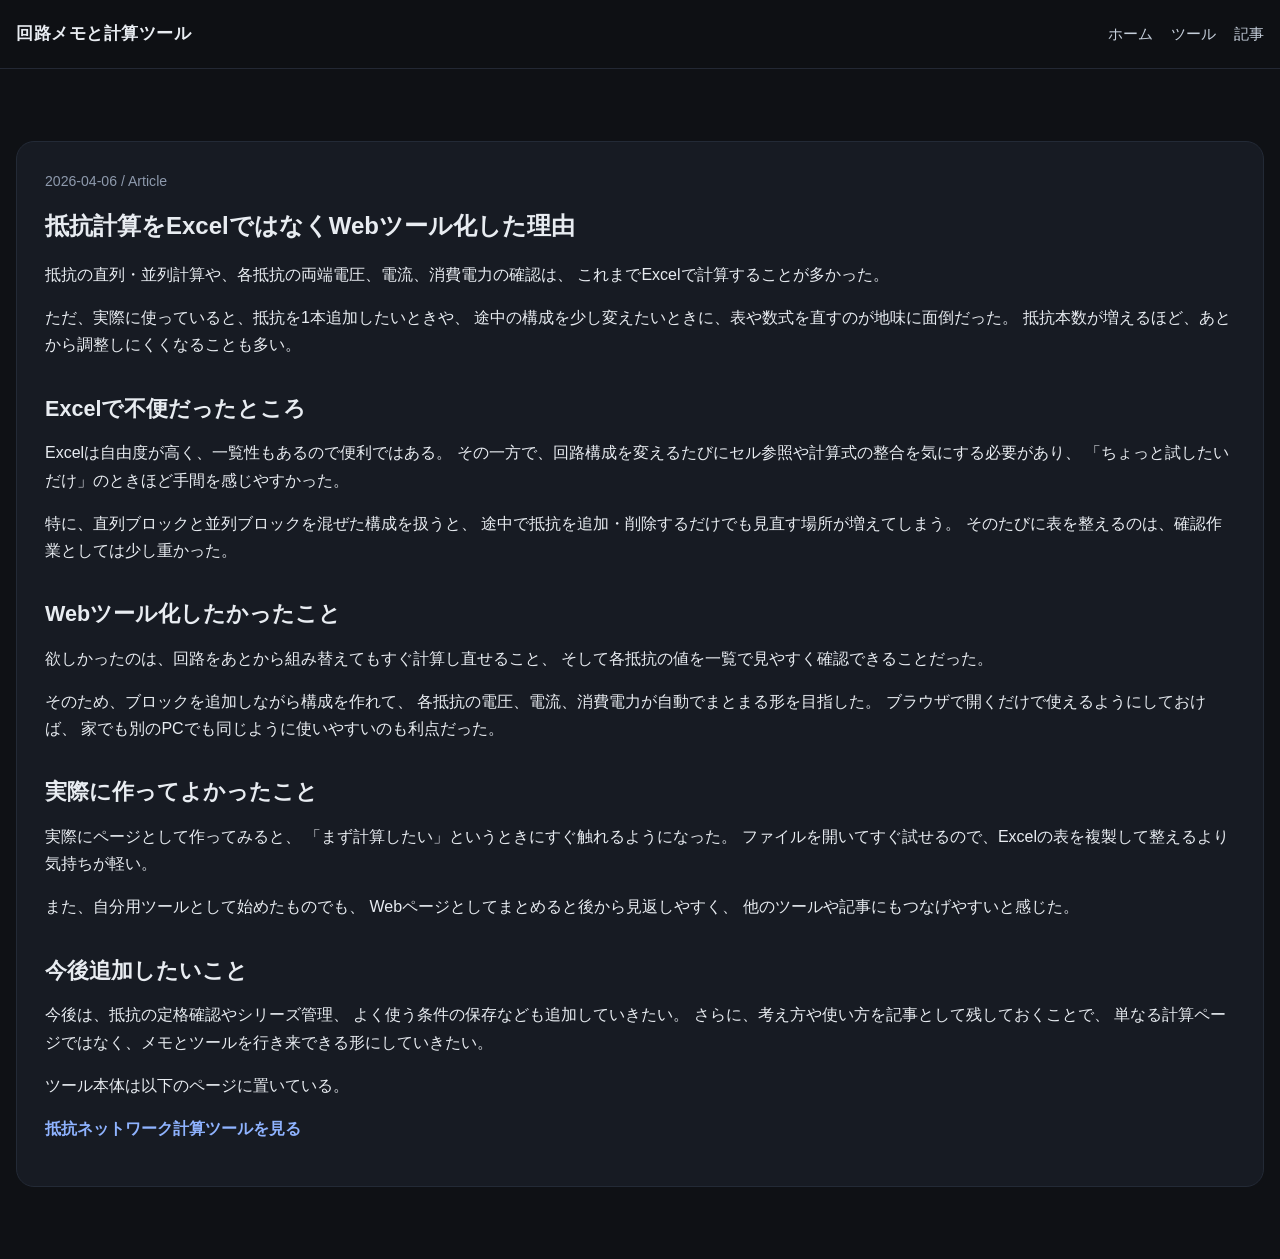
==== article-001.html @ 34c2865d "Add files via upload" ====
<!DOCTYPE html>
<html lang="ja">
<head>
  <meta charset="UTF-8">
  <meta name="viewport" content="width=device-width, initial-scale=1.0">
  <title>抵抗計算をExcelではなくWebツール化した理由 | 回路メモと計算ツール</title>
  <link rel="stylesheet" href="./style.css">
</head>
<body>
  <header class="site-header">
    <div class="container header-inner">
      <div class="logo">回路メモと計算ツール</div>
      <nav class="nav">
        <a href="./index.html">ホーム</a>
        <a href="./tools.html">ツール</a>
        <a href="./articles.html">記事</a>
      </nav>
    </div>
  </header>

  <main class="section">
    <div class="container narrow">
      <article class="about-box article-box">
        <p class="meta">2026-04-06 / Article</p>
        <h1>抵抗計算をExcelではなくWebツール化した理由</h1>

        <p>
          抵抗の直列・並列計算や、各抵抗の両端電圧、電流、消費電力の確認は、
          これまでExcelで計算することが多かった。
        </p>

        <p>
          ただ、実際に使っていると、抵抗を1本追加したいときや、
          途中の構成を少し変えたいときに、表や数式を直すのが地味に面倒だった。
          抵抗本数が増えるほど、あとから調整しにくくなることも多い。
        </p>

        <h2>Excelで不便だったところ</h2>
        <p>
          Excelは自由度が高く、一覧性もあるので便利ではある。
          その一方で、回路構成を変えるたびにセル参照や計算式の整合を気にする必要があり、
          「ちょっと試したいだけ」のときほど手間を感じやすかった。
        </p>

        <p>
          特に、直列ブロックと並列ブロックを混ぜた構成を扱うと、
          途中で抵抗を追加・削除するだけでも見直す場所が増えてしまう。
          そのたびに表を整えるのは、確認作業としては少し重かった。
        </p>

        <h2>Webツール化したかったこと</h2>
        <p>
          欲しかったのは、回路をあとから組み替えてもすぐ計算し直せること、
          そして各抵抗の値を一覧で見やすく確認できることだった。
        </p>

        <p>
          そのため、ブロックを追加しながら構成を作れて、
          各抵抗の電圧、電流、消費電力が自動でまとまる形を目指した。
          ブラウザで開くだけで使えるようにしておけば、
          家でも別のPCでも同じように使いやすいのも利点だった。
        </p>

        <h2>実際に作ってよかったこと</h2>
        <p>
          実際にページとして作ってみると、
          「まず計算したい」というときにすぐ触れるようになった。
          ファイルを開いてすぐ試せるので、Excelの表を複製して整えるより気持ちが軽い。
        </p>

        <p>
          また、自分用ツールとして始めたものでも、
          Webページとしてまとめると後から見返しやすく、
          他のツールや記事にもつなげやすいと感じた。
        </p>

        <h2>今後追加したいこと</h2>
        <p>
          今後は、抵抗の定格確認やシリーズ管理、
          よく使う条件の保存なども追加していきたい。
          さらに、考え方や使い方を記事として残しておくことで、
          単なる計算ページではなく、メモとツールを行き来できる形にしていきたい。
        </p>

        <p>
          ツール本体は以下のページに置いている。
        </p>

        <p>
          <a class="card-link" href="./tool-resistor.html">抵抗ネットワーク計算ツールを見る</a>
        </p>
      </article>
    </div>
  </main>

  <script src="./script.js"></script>
</body>
</html>
---- style.css ----
* {
  box-sizing: border-box;
}

html {
  scroll-behavior: smooth;
}

body {
  margin: 0;
  font-family: "Yu Gothic UI", "Meiryo", sans-serif;
  background: #0f1115;
  color: #e8ecf1;
  line-height: 1.7;
}

a {
  color: inherit;
  text-decoration: none;
}

.container {
  width: min(1100px, calc(100% - 32px));
  margin: 0 auto;
}

.narrow {
  width: min(800px, calc(100% - 32px));
}

.site-header {
  position: sticky;
  top: 0;
  z-index: 100;
  background: rgba(15, 17, 21, 0.92);
  border-bottom: 1px solid #232834;
  backdrop-filter: blur(10px);
}

.header-inner {
  min-height: 68px;
  display: flex;
  align-items: center;
  justify-content: space-between;
  gap: 16px;
}

.logo {
  font-weight: 700;
  font-size: 1.05rem;
  letter-spacing: 0.03em;
}

.nav {
  display: flex;
  flex-wrap: wrap;
  gap: 18px;
}

.nav a {
  color: #c6cfdb;
  font-size: 0.95rem;
}

.nav a:hover {
  color: #ffffff;
}

.hero {
  padding: 88px 0 72px;
  background:
    radial-gradient(circle at top right, rgba(90, 140, 255, 0.18), transparent 30%),
    radial-gradient(circle at left center, rgba(0, 200, 170, 0.14), transparent 28%);
}

.hero-label {
  display: inline-block;
  margin: 0 0 14px;
  padding: 6px 10px;
  border: 1px solid #2c3646;
  border-radius: 999px;
  color: #8fb3ff;
  font-size: 0.82rem;
}

.hero h1 {
  margin: 0 0 18px;
  font-size: clamp(2rem, 4vw, 3.5rem);
  line-height: 1.2;
}

.hero-text {
  max-width: 720px;
  margin: 0;
  color: #b9c3d1;
  font-size: 1.02rem;
}

.hero-buttons {
  display: flex;
  flex-wrap: wrap;
  gap: 14px;
  margin-top: 28px;
}

.button {
  display: inline-block;
  padding: 12px 18px;
  border-radius: 12px;
  font-weight: 700;
  transition: 0.2s ease;
}

.button.primary {
  background: #7aa2ff;
  color: #0f1115;
}

.button.primary:hover {
  transform: translateY(-1px);
  opacity: 0.95;
}

.button.secondary {
  border: 1px solid #344155;
  color: #dbe5f3;
  background: #171b23;
}

.button.secondary:hover {
  background: #1d2330;
}

.section {
  padding: 72px 0;
}

.section.alt {
  background: #12161d;
}

.section-head {
  display: flex;
  align-items: center;
  justify-content: space-between;
  gap: 16px;
  margin-bottom: 24px;
}

.section-head h2 {
  margin: 0;
  font-size: 1.7rem;
}

.text-link {
  color: #8fb3ff;
  font-size: 0.95rem;
}

.text-link:hover {
  text-decoration: underline;
}

.card-grid {
  display: grid;
  grid-template-columns: repeat(3, minmax(0, 1fr));
  gap: 20px;
}

.card {
  padding: 22px;
  border: 1px solid #232a36;
  border-radius: 18px;
  background: #171b23;
  box-shadow: 0 10px 30px rgba(0, 0, 0, 0.18);
}

.card h3 {
  margin: 0 0 12px;
  font-size: 1.15rem;
  line-height: 1.4;
}

.card p {
  margin: 0 0 14px;
  color: #b9c3d1;
}

.card-link {
  color: #8fb3ff;
  font-weight: 700;
}

.card-link:hover {
  text-decoration: underline;
}

.meta {
  color: #8e9aad;
  font-size: 0.88rem;
}

.about-box {
  padding: 28px;
  border: 1px solid #232a36;
  border-radius: 18px;
  background: #171b23;
}

.about-box h2 {
  margin-top: 0;
}

.site-footer {
  border-top: 1px solid #232834;
  padding: 20px 0;
  background: #0c0f14;
}

.footer-inner {
  color: #8e9aad;
  font-size: 0.92rem;
}

@media (max-width: 900px) {
  .card-grid {
    grid-template-columns: 1fr;
  }

  .header-inner {
    align-items: flex-start;
    flex-direction: column;
    padding: 14px 0;
  }

  .nav {
    gap: 14px;
  }

  .section-head {
    align-items: flex-start;
    flex-direction: column;
  }
}

.tool-wrap {
  width: 100%;
}

.tool-grid {
  display: grid;
  grid-template-columns: 1.1fr 0.9fr;
  gap: 20px;
}

.row {
  display: flex;
  gap: 16px;
  flex-wrap: wrap;
  margin-bottom: 16px;
}

.field {
  display: flex;
  flex-direction: column;
  gap: 6px;
}

.col-4 {
  flex: 1 1 220px;
}

.field label {
  font-weight: 700;
}

.field input,
.field select,
.field textarea {
  width: 100%;
  padding: 10px 12px;
  border: 1px solid #344155;
  border-radius: 10px;
  background: #0f141c;
  color: #e8ecf1;
  font-size: 1rem;
}

.buttons {
  display: flex;
  flex-wrap: wrap;
  gap: 10px;
  margin: 18px 0;
}

.buttons button {
  padding: 10px 16px;
  border: none;
  border-radius: 10px;
  font-weight: 700;
  cursor: pointer;
  background: #7aa2ff;
  color: #0f1115;
}

.buttons button.secondary {
  background: #2a3140;
  color: #e8ecf1;
  border: 1px solid #3a4558;
}

.buttons button.danger {
  background: #b44a4a;
  color: #ffffff;
}

.network-list {
  margin-top: 18px;
}

.note {
  margin-top: 18px;
  color: #b9c3d1;
  font-size: 0.95rem;
}

.summary {
  margin-bottom: 16px;
  color: #b9c3d1;
}

#resultMessage,
#resultTable {
  color: #e8ecf1;
}

@media (max-width: 900px) {
  .tool-grid {
    grid-template-columns: 1fr;
  }
}

.container {
  width: min(1280px, calc(100% - 32px));
}

.tool-grid {
  grid-template-columns: minmax(420px, 1.1fr) minmax(420px, 0.9fr);
  align-items: start;
}

.card {
  padding: 28px;
}

#resultTable {
  overflow-x: auto;
}

#resultTable table {
  width: 100%;
  border-collapse: collapse;
  font-size: 0.95rem;
}

#resultTable th,
#resultTable td {
  padding: 8px 10px;
  border-bottom: 1px solid #2a3140;
  text-align: left;
  vertical-align: top;
}

.network-list > div,
.network-list .block,
.network-list .network-block {
  margin-bottom: 16px;
  padding: 14px;
  border: 1px solid #2a3140;
  border-radius: 12px;
  background: #111722;
}

.article-box h1 {
  margin-top: 0;
  margin-bottom: 20px;
  line-height: 1.3;
}

.article-box h2 {
  margin-top: 32px;
  margin-bottom: 12px;
  font-size: 1.35rem;
}

.article-box p {
  margin: 0 0 16px;
}
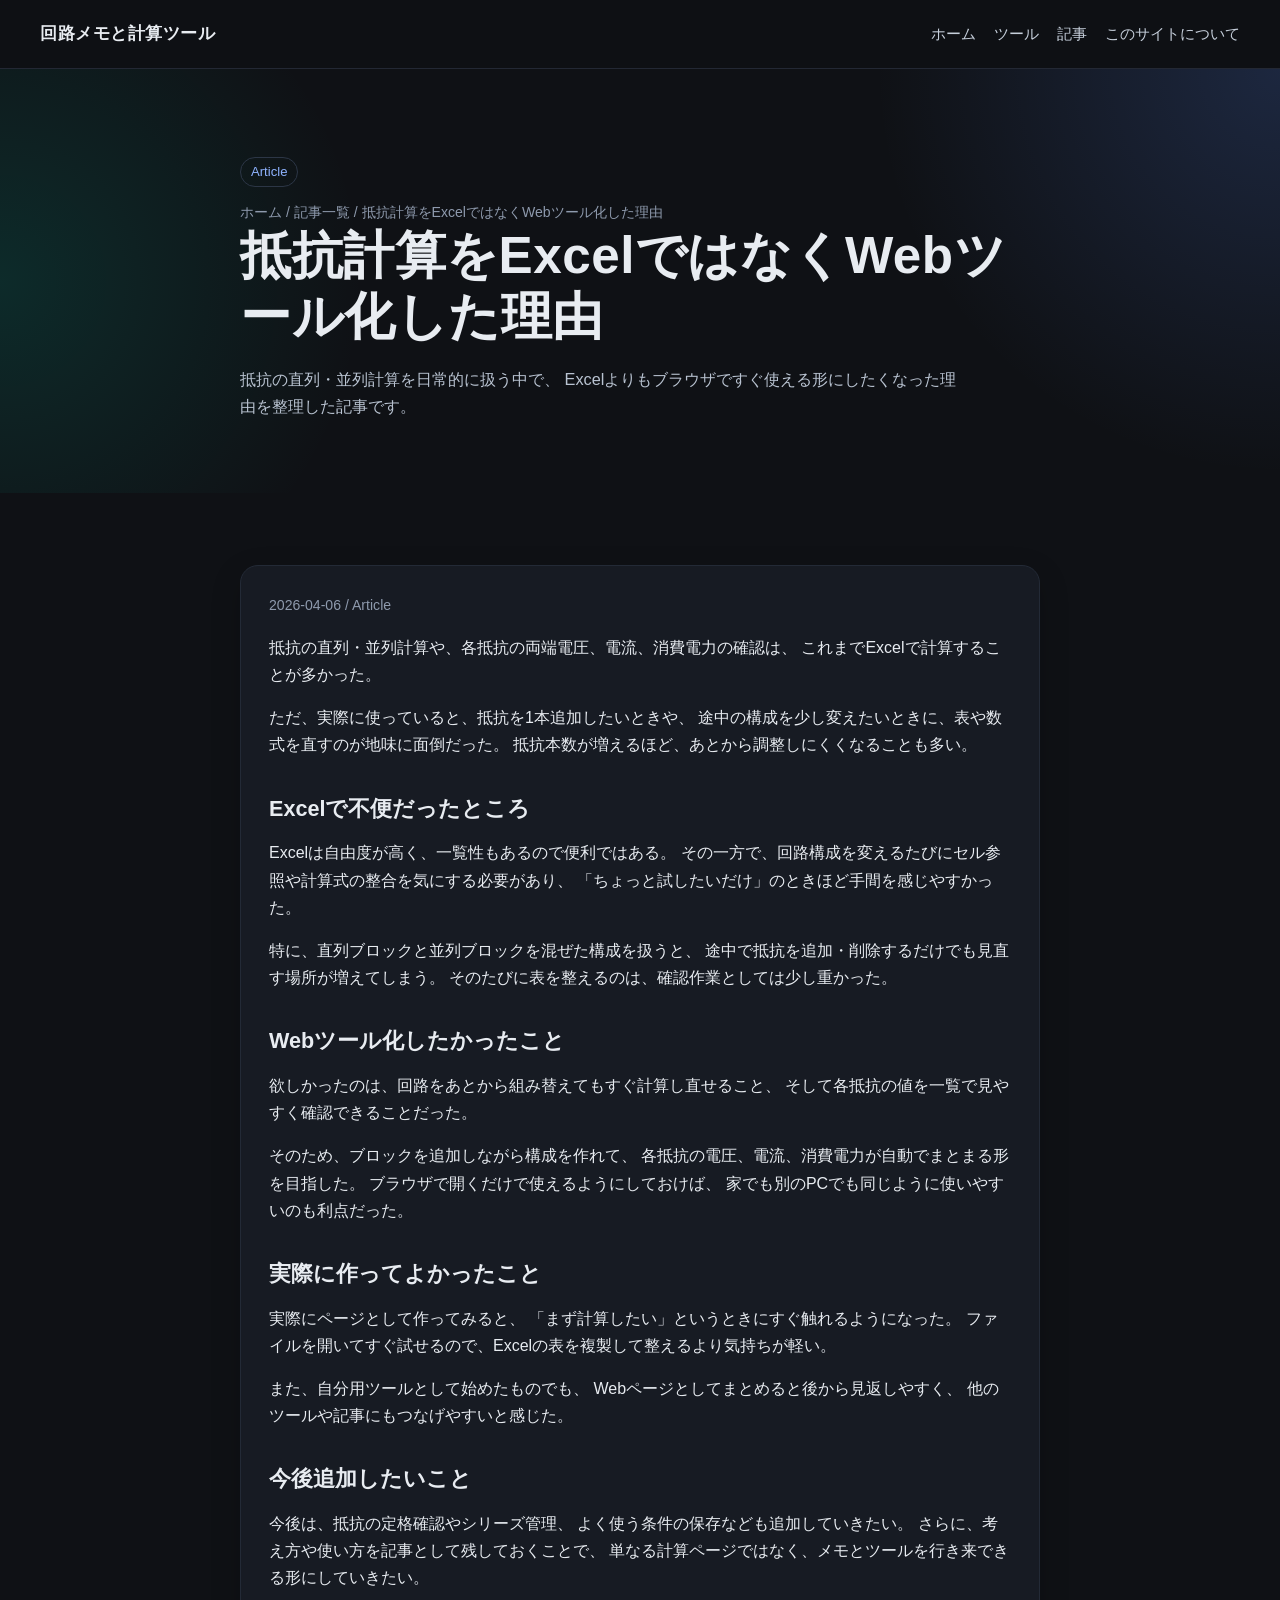
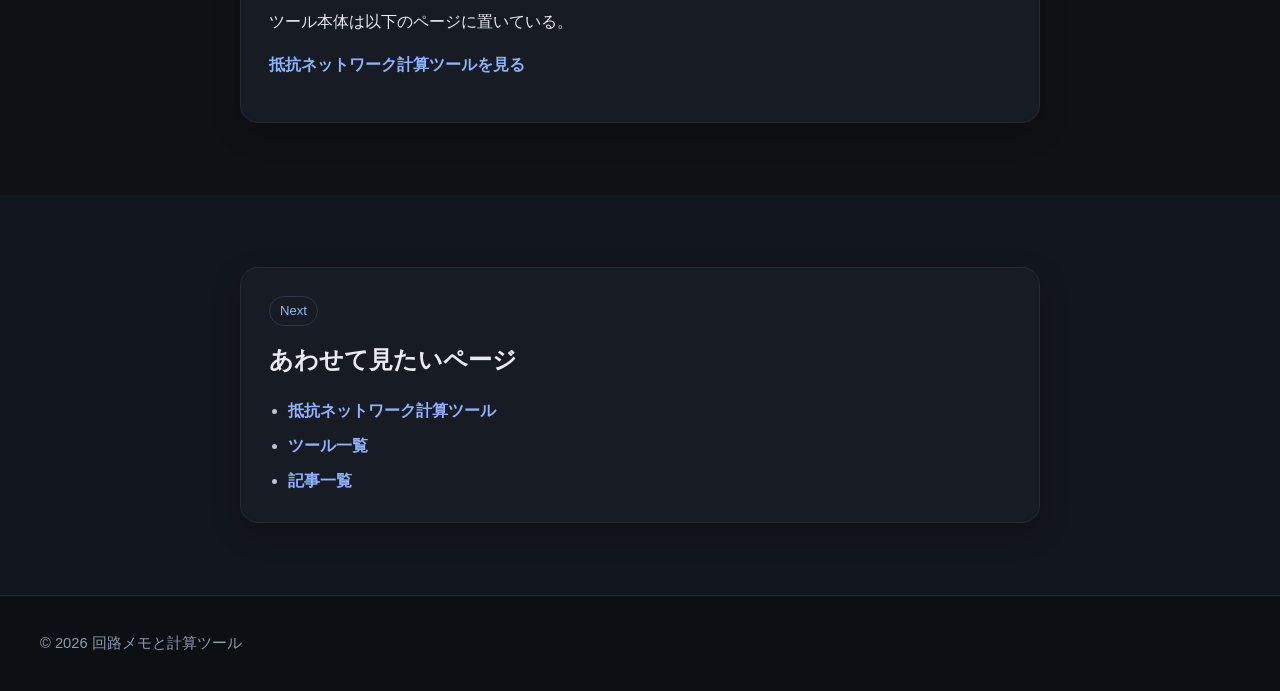
==== commit 6e6ce2c7: "Add files via upload" ====
--- a/article-001.html
+++ b/article-001.html
@@ -4,94 +4,135 @@
   <meta charset="UTF-8">
   <meta name="viewport" content="width=device-width, initial-scale=1.0">
   <title>抵抗計算をExcelではなくWebツール化した理由 | 回路メモと計算ツール</title>
+  <meta name="description" content="抵抗の直列・並列計算をExcelではなくWebツール化した理由や、実際に感じた使いやすさをまとめた記事。">
   <link rel="stylesheet" href="./style.css">
 </head>
 <body>
-  <header class="site-header">
+  <header class="site-header" id="siteHeader">
     <div class="container header-inner">
-      <div class="logo">回路メモと計算ツール</div>
-      <nav class="nav">
+      <a class="logo" href="./index.html">回路メモと計算ツール</a>
+      <nav class="nav" aria-label="グローバルナビゲーション">
         <a href="./index.html">ホーム</a>
         <a href="./tools.html">ツール</a>
         <a href="./articles.html">記事</a>
+        <a href="./index.html#about">このサイトについて</a>
       </nav>
     </div>
   </header>
 
-  <main class="section">
-    <div class="container narrow">
-      <article class="about-box article-box">
-        <p class="meta">2026-04-06 / Article</p>
+  <main>
+    <section class="hero">
+      <div class="container narrow">
+        <p class="hero-label">Article</p>
+        <nav class="meta" aria-label="パンくず">
+          <a href="./index.html">ホーム</a>
+          <span> / </span>
+          <a href="./articles.html">記事一覧</a>
+          <span> / </span>
+          <span>抵抗計算をExcelではなくWebツール化した理由</span>
+        </nav>
         <h1>抵抗計算をExcelではなくWebツール化した理由</h1>
+        <p class="hero-text">
+          抵抗の直列・並列計算を日常的に扱う中で、
+          Excelよりもブラウザですぐ使える形にしたくなった理由を整理した記事です。
+        </p>
+      </div>
+    </section>
 
-        <p>
-          抵抗の直列・並列計算や、各抵抗の両端電圧、電流、消費電力の確認は、
-          これまでExcelで計算することが多かった。
-        </p>
+    <section class="section">
+      <div class="container narrow">
+        <article class="about-box article-box">
+          <p class="meta">2026-04-06 / Article</p>
 
-        <p>
-          ただ、実際に使っていると、抵抗を1本追加したいときや、
-          途中の構成を少し変えたいときに、表や数式を直すのが地味に面倒だった。
-          抵抗本数が増えるほど、あとから調整しにくくなることも多い。
-        </p>
+          <p>
+            抵抗の直列・並列計算や、各抵抗の両端電圧、電流、消費電力の確認は、
+            これまでExcelで計算することが多かった。
+          </p>
 
-        <h2>Excelで不便だったところ</h2>
-        <p>
-          Excelは自由度が高く、一覧性もあるので便利ではある。
-          その一方で、回路構成を変えるたびにセル参照や計算式の整合を気にする必要があり、
-          「ちょっと試したいだけ」のときほど手間を感じやすかった。
-        </p>
+          <p>
+            ただ、実際に使っていると、抵抗を1本追加したいときや、
+            途中の構成を少し変えたいときに、表や数式を直すのが地味に面倒だった。
+            抵抗本数が増えるほど、あとから調整しにくくなることも多い。
+          </p>
 
-        <p>
-          特に、直列ブロックと並列ブロックを混ぜた構成を扱うと、
-          途中で抵抗を追加・削除するだけでも見直す場所が増えてしまう。
-          そのたびに表を整えるのは、確認作業としては少し重かった。
-        </p>
+          <h2>Excelで不便だったところ</h2>
+          <p>
+            Excelは自由度が高く、一覧性もあるので便利ではある。
+            その一方で、回路構成を変えるたびにセル参照や計算式の整合を気にする必要があり、
+            「ちょっと試したいだけ」のときほど手間を感じやすかった。
+          </p>
 
-        <h2>Webツール化したかったこと</h2>
-        <p>
-          欲しかったのは、回路をあとから組み替えてもすぐ計算し直せること、
-          そして各抵抗の値を一覧で見やすく確認できることだった。
-        </p>
+          <p>
+            特に、直列ブロックと並列ブロックを混ぜた構成を扱うと、
+            途中で抵抗を追加・削除するだけでも見直す場所が増えてしまう。
+            そのたびに表を整えるのは、確認作業としては少し重かった。
+          </p>
 
-        <p>
-          そのため、ブロックを追加しながら構成を作れて、
-          各抵抗の電圧、電流、消費電力が自動でまとまる形を目指した。
-          ブラウザで開くだけで使えるようにしておけば、
-          家でも別のPCでも同じように使いやすいのも利点だった。
-        </p>
+          <h2>Webツール化したかったこと</h2>
+          <p>
+            欲しかったのは、回路をあとから組み替えてもすぐ計算し直せること、
+            そして各抵抗の値を一覧で見やすく確認できることだった。
+          </p>
 
-        <h2>実際に作ってよかったこと</h2>
-        <p>
-          実際にページとして作ってみると、
-          「まず計算したい」というときにすぐ触れるようになった。
-          ファイルを開いてすぐ試せるので、Excelの表を複製して整えるより気持ちが軽い。
-        </p>
+          <p>
+            そのため、ブロックを追加しながら構成を作れて、
+            各抵抗の電圧、電流、消費電力が自動でまとまる形を目指した。
+            ブラウザで開くだけで使えるようにしておけば、
+            家でも別のPCでも同じように使いやすいのも利点だった。
+          </p>
 
-        <p>
-          また、自分用ツールとして始めたものでも、
-          Webページとしてまとめると後から見返しやすく、
-          他のツールや記事にもつなげやすいと感じた。
-        </p>
+          <h2>実際に作ってよかったこと</h2>
+          <p>
+            実際にページとして作ってみると、
+            「まず計算したい」というときにすぐ触れるようになった。
+            ファイルを開いてすぐ試せるので、Excelの表を複製して整えるより気持ちが軽い。
+          </p>
 
-        <h2>今後追加したいこと</h2>
-        <p>
-          今後は、抵抗の定格確認やシリーズ管理、
-          よく使う条件の保存なども追加していきたい。
-          さらに、考え方や使い方を記事として残しておくことで、
-          単なる計算ページではなく、メモとツールを行き来できる形にしていきたい。
-        </p>
+          <p>
+            また、自分用ツールとして始めたものでも、
+            Webページとしてまとめると後から見返しやすく、
+            他のツールや記事にもつなげやすいと感じた。
+          </p>
 
-        <p>
-          ツール本体は以下のページに置いている。
-        </p>
+          <h2>今後追加したいこと</h2>
+          <p>
+            今後は、抵抗の定格確認やシリーズ管理、
+            よく使う条件の保存なども追加していきたい。
+            さらに、考え方や使い方を記事として残しておくことで、
+            単なる計算ページではなく、メモとツールを行き来できる形にしていきたい。
+          </p>
 
-        <p>
-          <a class="card-link" href="./tool-resistor.html">抵抗ネットワーク計算ツールを見る</a>
-        </p>
-      </article>
+          <p>
+            ツール本体は以下のページに置いている。
+          </p>
+
+          <p>
+            <a class="card-link" href="./tool-resistor.html">抵抗ネットワーク計算ツールを見る</a>
+          </p>
+        </article>
+      </div>
+    </section>
+
+    <section class="section alt">
+      <div class="container narrow">
+        <div class="update-panel">
+          <p class="section-kicker">Next</p>
+          <h2>あわせて見たいページ</h2>
+          <ul class="update-list">
+            <li><a class="card-link" href="./tool-resistor.html">抵抗ネットワーク計算ツール</a></li>
+            <li><a class="card-link" href="./tools.html">ツール一覧</a></li>
+            <li><a class="card-link" href="./articles.html">記事一覧</a></li>
+          </ul>
+        </div>
+      </div>
+    </section>
+  </main>
+
+  <footer class="site-footer">
+    <div class="container footer-inner">
+      <p>© <span id="currentYear"></span> 回路メモと計算ツール</p>
     </div>
-  </main>
+  </footer>
 
   <script src="./script.js"></script>
 </body>
--- a/style.css
+++ b/style.css
@@ -4,13 +4,33 @@
 
 html {
   scroll-behavior: smooth;
+}
+
+:root {
+  --bg: #0f1115;
+  --bg-soft: #12161d;
+  --bg-card: #171b23;
+  --bg-card-weak: #141922;
+  --text: #e8ecf1;
+  --text-soft: #b9c3d1;
+  --text-muted: #8e9aad;
+  --line: #232a36;
+  --line-strong: #344155;
+  --accent: #7aa2ff;
+  --accent-soft: #8fb3ff;
+  --success-bg: rgba(85, 180, 120, 0.14);
+  --success-text: #8fe0a8;
+  --warn-bg: rgba(255, 191, 94, 0.12);
+  --warn-text: #ffcf7e;
+  --danger: #b44a4a;
+  --shadow: 0 10px 30px rgba(0, 0, 0, 0.18);
 }
 
 body {
   margin: 0;
   font-family: "Yu Gothic UI", "Meiryo", sans-serif;
-  background: #0f1115;
-  color: #e8ecf1;
+  background: var(--bg);
+  color: var(--text);
   line-height: 1.7;
 }
 
@@ -19,13 +39,19 @@
   text-decoration: none;
 }
 
+img {
+  max-width: 100%;
+  display: block;
+}
+
 .container {
-  width: min(1100px, calc(100% - 32px));
+  width: min(1200px, calc(100% - 32px));
   margin: 0 auto;
 }
 
 .narrow {
   width: min(800px, calc(100% - 32px));
+  margin: 0 auto;
 }
 
 .site-header {
@@ -35,6 +61,13 @@
   background: rgba(15, 17, 21, 0.92);
   border-bottom: 1px solid #232834;
   backdrop-filter: blur(10px);
+  transition: background 0.2s ease, border-color 0.2s ease, box-shadow 0.2s ease;
+}
+
+.site-header.is-scrolled {
+  background: rgba(12, 15, 20, 0.97);
+  border-bottom-color: #2b3444;
+  box-shadow: 0 8px 24px rgba(0, 0, 0, 0.22);
 }
 
 .header-inner {
@@ -49,6 +82,7 @@
   font-weight: 700;
   font-size: 1.05rem;
   letter-spacing: 0.03em;
+  white-space: nowrap;
 }
 
 .nav {
@@ -60,6 +94,7 @@
 .nav a {
   color: #c6cfdb;
   font-size: 0.95rem;
+  transition: color 0.2s ease;
 }
 
 .nav a:hover {
@@ -73,27 +108,46 @@
     radial-gradient(circle at left center, rgba(0, 200, 170, 0.14), transparent 28%);
 }
 
-.hero-label {
+.hero-label,
+.section-kicker {
   display: inline-block;
   margin: 0 0 14px;
   padding: 6px 10px;
   border: 1px solid #2c3646;
   border-radius: 999px;
-  color: #8fb3ff;
+  color: var(--accent-soft);
   font-size: 0.82rem;
+  line-height: 1.2;
 }
 
 .hero h1 {
   margin: 0 0 18px;
   font-size: clamp(2rem, 4vw, 3.5rem);
   line-height: 1.2;
+  letter-spacing: 0.01em;
 }
 
 .hero-text {
   max-width: 720px;
   margin: 0;
-  color: #b9c3d1;
+  color: var(--text-soft);
   font-size: 1.02rem;
+}
+
+.hero-tags {
+  display: flex;
+  flex-wrap: wrap;
+  gap: 10px;
+  margin-top: 22px;
+}
+
+.hero-tags span {
+  padding: 8px 12px;
+  border: 1px solid #2a3342;
+  border-radius: 999px;
+  background: rgba(23, 27, 35, 0.72);
+  color: #d8e1ef;
+  font-size: 0.9rem;
 }
 
 .hero-buttons {
@@ -108,11 +162,11 @@
   padding: 12px 18px;
   border-radius: 12px;
   font-weight: 700;
-  transition: 0.2s ease;
+  transition: transform 0.2s ease, background 0.2s ease, opacity 0.2s ease;
 }
 
 .button.primary {
-  background: #7aa2ff;
+  background: var(--accent);
   color: #0f1115;
 }
 
@@ -122,9 +176,9 @@
 }
 
 .button.secondary {
-  border: 1px solid #344155;
+  border: 1px solid var(--line-strong);
   color: #dbe5f3;
-  background: #171b23;
+  background: var(--bg-card);
 }
 
 .button.secondary:hover {
@@ -136,12 +190,12 @@
 }
 
 .section.alt {
-  background: #12161d;
+  background: var(--bg-soft);
 }
 
 .section-head {
   display: flex;
-  align-items: center;
+  align-items: end;
   justify-content: space-between;
   gap: 16px;
   margin-bottom: 24px;
@@ -150,10 +204,11 @@
 .section-head h2 {
   margin: 0;
   font-size: 1.7rem;
+  line-height: 1.25;
 }
 
 .text-link {
-  color: #8fb3ff;
+  color: var(--accent-soft);
   font-size: 0.95rem;
 }
 
@@ -168,11 +223,52 @@
 }
 
 .card {
-  padding: 22px;
-  border: 1px solid #232a36;
+  padding: 24px;
+  border: 1px solid var(--line);
   border-radius: 18px;
-  background: #171b23;
-  box-shadow: 0 10px 30px rgba(0, 0, 0, 0.18);
+  background: var(--bg-card);
+  box-shadow: var(--shadow);
+  transition: transform 0.2s ease, border-color 0.2s ease, background 0.2s ease;
+}
+
+.card:hover {
+  transform: translateY(-3px);
+  border-color: #314056;
+}
+
+.card.is-coming {
+  background: var(--bg-card-weak);
+}
+
+.card-top {
+  display: flex;
+  align-items: center;
+  justify-content: space-between;
+  gap: 12px;
+  margin-bottom: 10px;
+  min-height: 24px;
+}
+
+.status-badge {
+  display: inline-flex;
+  align-items: center;
+  padding: 4px 10px;
+  border-radius: 999px;
+  font-size: 0.78rem;
+  font-weight: 700;
+  line-height: 1.2;
+}
+
+.status-badge.live {
+  background: var(--success-bg);
+  color: var(--success-text);
+  border: 1px solid rgba(120, 210, 150, 0.22);
+}
+
+.status-badge.coming {
+  background: var(--warn-bg);
+  color: var(--warn-text);
+  border: 1px solid rgba(255, 210, 120, 0.18);
 }
 
 .card h3 {
@@ -183,11 +279,11 @@
 
 .card p {
   margin: 0 0 14px;
-  color: #b9c3d1;
+  color: var(--text-soft);
 }
 
 .card-link {
-  color: #8fb3ff;
+  color: var(--accent-soft);
   font-weight: 700;
 }
 
@@ -195,20 +291,38 @@
   text-decoration: underline;
 }
 
+.card-link.is-disabled {
+  color: #c9b07c;
+}
+
 .meta {
-  color: #8e9aad;
+  margin: 0;
+  color: var(--text-muted);
   font-size: 0.88rem;
 }
 
+.update-panel,
 .about-box {
   padding: 28px;
-  border: 1px solid #232a36;
+  border: 1px solid var(--line);
   border-radius: 18px;
-  background: #171b23;
-}
-
+  background: var(--bg-card);
+  box-shadow: var(--shadow);
+}
+
+.update-panel h2,
 .about-box h2 {
-  margin-top: 0;
+  margin: 0 0 16px;
+}
+
+.update-list {
+  margin: 0;
+  padding-left: 1.2em;
+  color: var(--text-soft);
+}
+
+.update-list li + li {
+  margin-top: 8px;
 }
 
 .site-footer {
@@ -218,38 +332,19 @@
 }
 
 .footer-inner {
-  color: #8e9aad;
+  color: var(--text-muted);
   font-size: 0.92rem;
 }
 
-@media (max-width: 900px) {
-  .card-grid {
-    grid-template-columns: 1fr;
-  }
-
-  .header-inner {
-    align-items: flex-start;
-    flex-direction: column;
-    padding: 14px 0;
-  }
-
-  .nav {
-    gap: 14px;
-  }
-
-  .section-head {
-    align-items: flex-start;
-    flex-direction: column;
-  }
-}
-
+/* tool page common */
 .tool-wrap {
   width: 100%;
 }
 
 .tool-grid {
   display: grid;
-  grid-template-columns: 1.1fr 0.9fr;
+  grid-template-columns: minmax(420px, 1.1fr) minmax(420px, 0.9fr);
+  align-items: start;
   gap: 20px;
 }
 
@@ -279,11 +374,19 @@
 .field textarea {
   width: 100%;
   padding: 10px 12px;
-  border: 1px solid #344155;
+  border: 1px solid var(--line-strong);
   border-radius: 10px;
   background: #0f141c;
-  color: #e8ecf1;
+  color: var(--text);
   font-size: 1rem;
+}
+
+.field input:focus,
+.field select:focus,
+.field textarea:focus {
+  outline: 2px solid rgba(122, 162, 255, 0.28);
+  outline-offset: 1px;
+  border-color: #5878c5;
 }
 
 .buttons {
@@ -299,18 +402,23 @@
   border-radius: 10px;
   font-weight: 700;
   cursor: pointer;
-  background: #7aa2ff;
+  background: var(--accent);
   color: #0f1115;
+  transition: transform 0.2s ease, opacity 0.2s ease, background 0.2s ease;
+}
+
+.buttons button:hover {
+  transform: translateY(-1px);
 }
 
 .buttons button.secondary {
   background: #2a3140;
-  color: #e8ecf1;
+  color: var(--text);
   border: 1px solid #3a4558;
 }
 
 .buttons button.danger {
-  background: #b44a4a;
+  background: var(--danger);
   color: #ffffff;
 }
 
@@ -320,37 +428,18 @@
 
 .note {
   margin-top: 18px;
-  color: #b9c3d1;
+  color: var(--text-soft);
   font-size: 0.95rem;
 }
 
 .summary {
   margin-bottom: 16px;
-  color: #b9c3d1;
+  color: var(--text-soft);
 }
 
 #resultMessage,
 #resultTable {
-  color: #e8ecf1;
-}
-
-@media (max-width: 900px) {
-  .tool-grid {
-    grid-template-columns: 1fr;
-  }
-}
-
-.container {
-  width: min(1280px, calc(100% - 32px));
-}
-
-.tool-grid {
-  grid-template-columns: minmax(420px, 1.1fr) minmax(420px, 0.9fr);
-  align-items: start;
-}
-
-.card {
-  padding: 28px;
+  color: var(--text);
 }
 
 #resultTable {
@@ -395,4 +484,222 @@
 
 .article-box p {
   margin: 0 0 16px;
+}
+
+@media (max-width: 900px) {
+  .header-inner {
+    align-items: flex-start;
+    flex-direction: column;
+    padding: 14px 0;
+  }
+
+  .nav {
+    gap: 14px;
+  }
+
+  .section-head {
+    align-items: flex-start;
+    flex-direction: column;
+  }
+
+  .card-grid,
+  .tool-grid {
+    grid-template-columns: 1fr;
+  }
+}
+
+@media (max-width: 640px) {
+  .container,
+  .narrow {
+    width: min(100% - 24px, 1200px);
+  }
+
+  .hero {
+    padding: 72px 0 56px;
+  }
+
+  .hero h1 {
+    font-size: clamp(1.9rem, 9vw, 2.6rem);
+  }
+
+  .hero-text {
+    font-size: 0.98rem;
+  }
+
+  .card,
+  .update-panel,
+  .about-box {
+    padding: 20px;
+  }
+
+  .logo {
+    white-space: normal;
+  }
+}
+
+/* resistor tool ui */
+.sub {
+  color: var(--text-muted);
+  font-size: 0.92rem;
+}
+
+.item {
+  margin-bottom: 16px;
+  padding: 16px;
+  border: 1px solid #2a3140;
+  border-radius: 14px;
+  background: #111722;
+}
+
+.item-head {
+  display: flex;
+  align-items: flex-start;
+  justify-content: space-between;
+  gap: 14px;
+  margin-bottom: 10px;
+}
+
+.inline-buttons {
+  display: flex;
+  flex-wrap: wrap;
+  justify-content: flex-end;
+  gap: 8px;
+}
+
+.badge {
+  display: inline-flex;
+  align-items: center;
+  padding: 5px 10px;
+  border-radius: 999px;
+  border: 1px solid #35507c;
+  background: rgba(122, 162, 255, 0.14);
+  color: #a9c4ff;
+  font-size: 0.8rem;
+  font-weight: 700;
+  line-height: 1.2;
+}
+
+.small-btn {
+  padding: 7px 10px;
+  border: 1px solid #3a4558;
+  border-radius: 9px;
+  background: #202734;
+  color: #e8ecf1;
+  font-size: 0.86rem;
+  font-weight: 700;
+  cursor: pointer;
+  transition: transform 0.2s ease, background 0.2s ease, border-color 0.2s ease;
+}
+
+.small-btn:hover {
+  transform: translateY(-1px);
+  background: #273142;
+  border-color: #4a5a74;
+}
+
+.small-btn.secondary {
+  background: #243246;
+}
+
+.small-btn.danger {
+  background: rgba(180, 74, 74, 0.16);
+  border-color: rgba(180, 74, 74, 0.45);
+  color: #ffb4b4;
+}
+
+.small-btn.danger:hover {
+  background: rgba(180, 74, 74, 0.24);
+}
+
+.ok,
+.error {
+  margin-bottom: 16px;
+  padding: 12px 14px;
+  border-radius: 12px;
+  font-weight: 700;
+}
+
+.ok {
+  border: 1px solid rgba(120, 210, 150, 0.25);
+  background: rgba(85, 180, 120, 0.12);
+  color: #8fe0a8;
+}
+
+.error {
+  border: 1px solid rgba(255, 120, 120, 0.25);
+  background: rgba(180, 74, 74, 0.14);
+  color: #ffb4b4;
+}
+
+.summary {
+  display: grid;
+  grid-template-columns: repeat(2, minmax(0, 1fr));
+  gap: 12px;
+  margin-bottom: 18px;
+}
+
+.metric {
+  padding: 14px;
+  border: 1px solid #2a3140;
+  border-radius: 14px;
+  background: #111722;
+}
+
+.metric .label {
+  margin-bottom: 6px;
+  color: var(--text-muted);
+  font-size: 0.88rem;
+}
+
+.metric .value {
+  font-size: 1.15rem;
+  font-weight: 700;
+  color: var(--text);
+}
+
+#resultTable table {
+  min-width: 760px;
+}
+
+#resultTable th {
+  position: sticky;
+  top: 0;
+  background: #161d28;
+  color: #dfe7f2;
+  font-size: 0.9rem;
+  font-weight: 700;
+}
+
+#resultTable td {
+  color: var(--text-soft);
+}
+
+#resultTable tbody tr:hover {
+  background: rgba(122, 162, 255, 0.06);
+}
+
+@media (max-width: 900px) {
+  .item-head {
+    flex-direction: column;
+  }
+
+  .inline-buttons {
+    justify-content: flex-start;
+  }
+
+  .summary {
+    grid-template-columns: 1fr;
+  }
+}
+
+@media (max-width: 640px) {
+  .small-btn {
+    width: 100%;
+  }
+
+  .inline-buttons {
+    width: 100%;
+    flex-direction: column;
+    align-items: stretch;
+  }
 }
